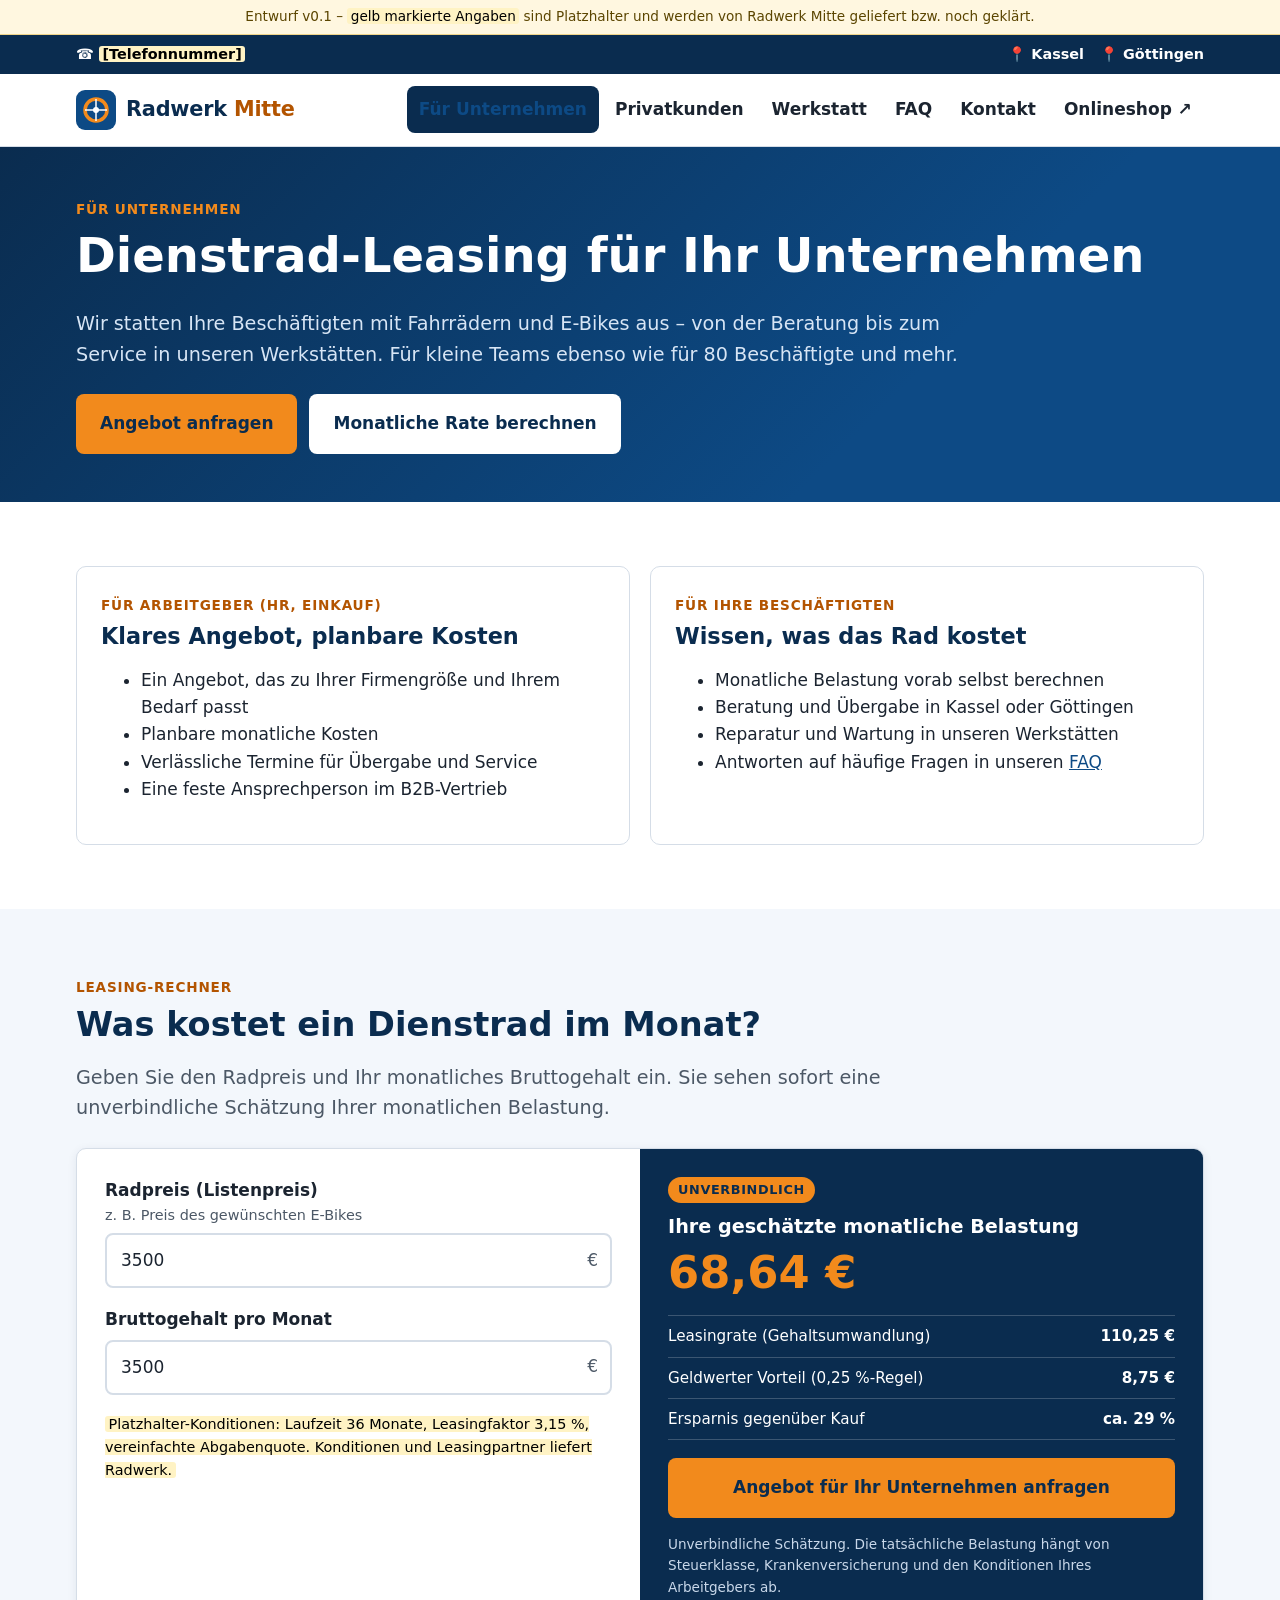
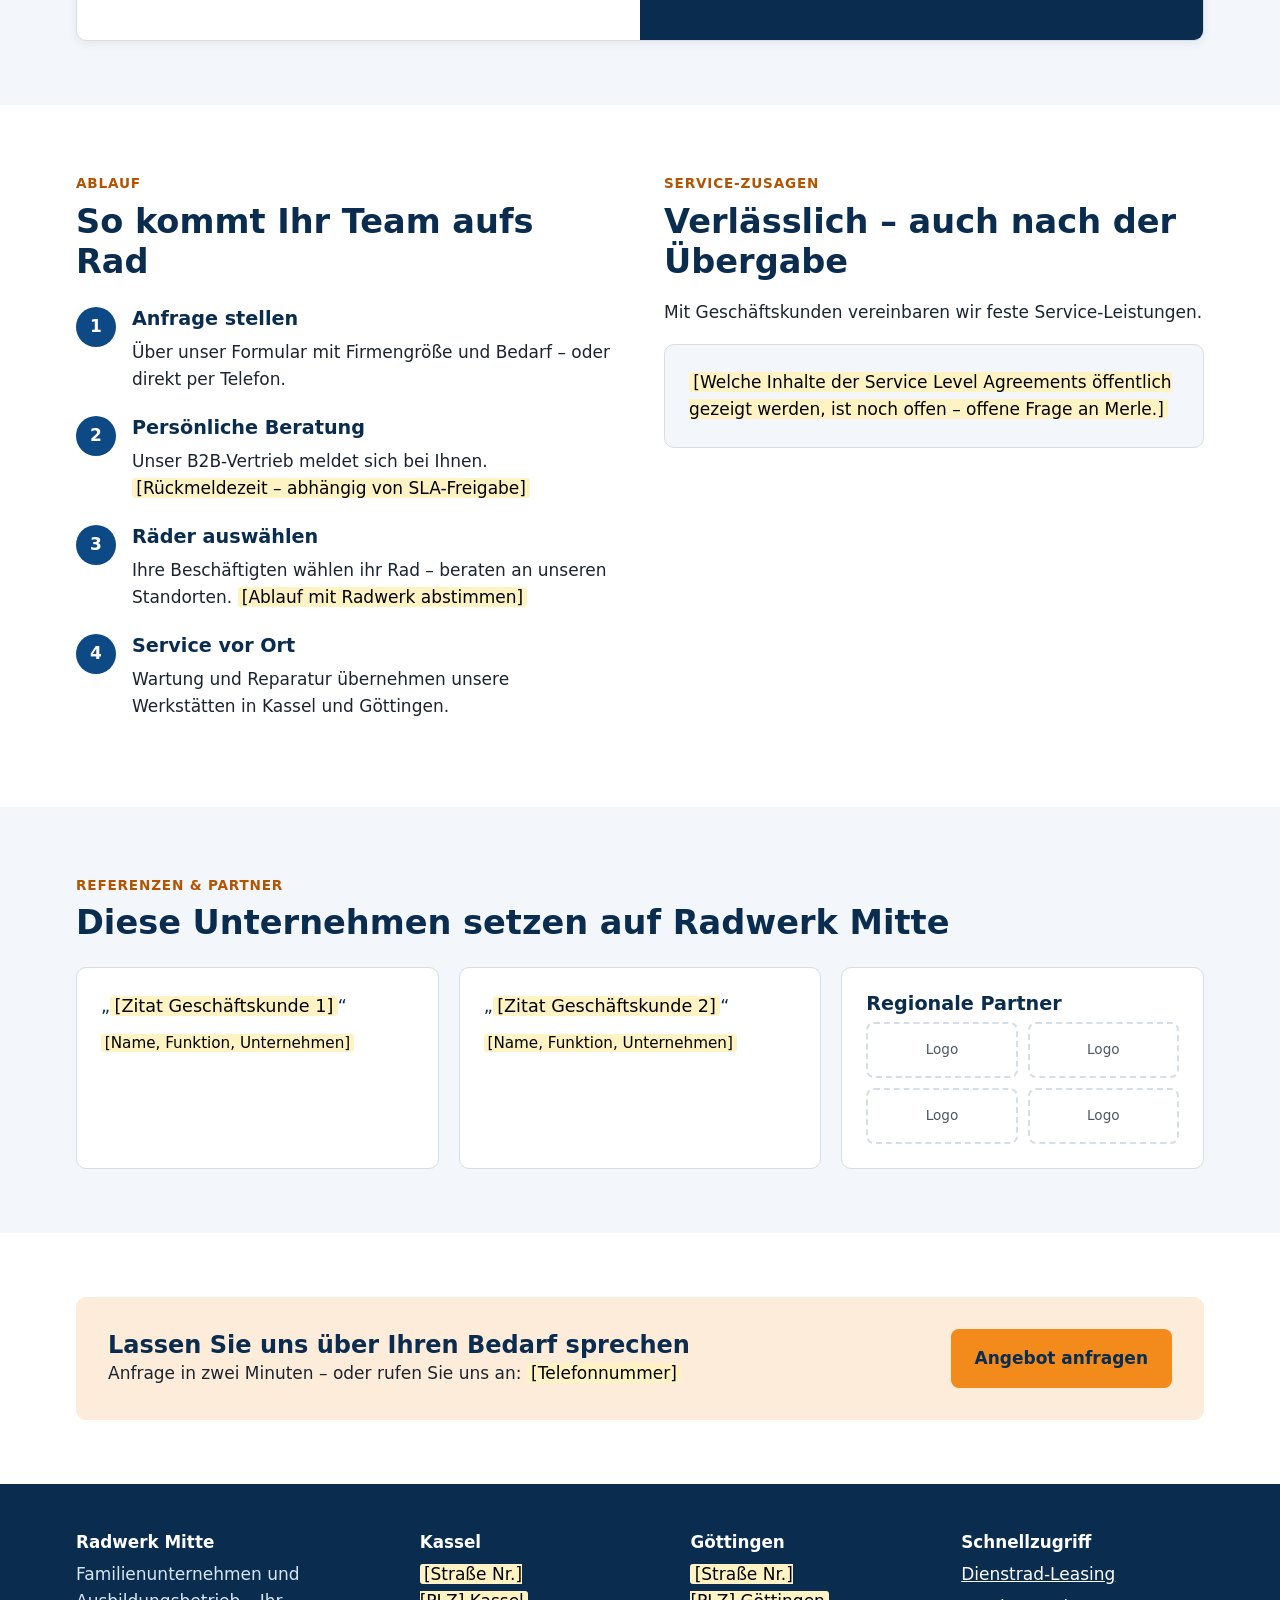
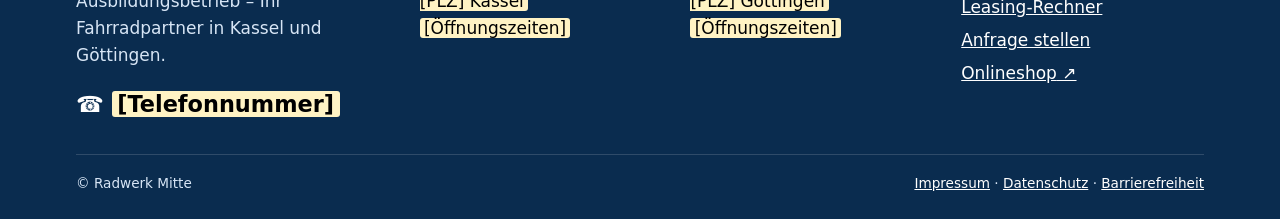
==== prototyp/dienstrad-leasing.html @ 5553b1c3 "Version1 Co-Authored-By: Claude Opus 5.5 <noreply@anthropic.com>" ====
<!doctype html>
<html lang="de">
<head>
<meta charset="utf-8">
<meta name="viewport" content="width=device-width, initial-scale=1, viewport-fit=cover">
<meta name="claude:viewport-fit-sides" content="cover">
<title>Dienstrad-Leasing für Unternehmen – Radwerk Mitte</title>
<meta name="description" content="Dienstrad-Leasing für Unternehmen mit Leasing-Rechner, Referenzen und persönlicher Beratung in Kassel und Göttingen.">
<link rel="stylesheet" href="styles.css">
</head>
<body>
<a class="skip-link" href="#inhalt">Zum Inhalt springen</a>
<div class="draft-banner" role="note">Entwurf v0.1 – <mark class="ph">gelb markierte Angaben</mark> sind Platzhalter und werden von Radwerk Mitte geliefert bzw. noch geklärt.</div>
<div class="topbar">
  <div class="container">
    <a href="tel:+49" aria-label="Radwerk Mitte anrufen">☎ <mark class="ph">[Telefonnummer]</mark></a>
    <div class="topbar__locations">
      <a href="kontakt.html#standorte">📍 Kassel</a>
      <a href="kontakt.html#standorte">📍 Göttingen</a>
    </div>
  </div>
</div>
<header class="site-header">
  <div class="container">
    <a class="logo" href="index.html" aria-label="Radwerk Mitte – Startseite">
      <svg class="logo__mark" viewBox="0 0 40 40" aria-hidden="true">
        <rect width="40" height="40" rx="9" fill="#0d4a85"/>
        <circle cx="20" cy="20" r="11" fill="none" stroke="#f28a1c" stroke-width="3.5"/>
        <circle cx="20" cy="20" r="3" fill="#fff"/>
        <path d="M20 9v22M9 20h22" stroke="#fff" stroke-width="1.5"/>
      </svg>
      <span>Radwerk <span>Mitte</span></span>
    </a>
    <button class="nav-toggle" aria-expanded="false" aria-controls="main-nav">Menü</button>
    <nav id="main-nav" class="main-nav" aria-label="Hauptnavigation">
      <ul>
        <li><a class="nav-b2b" href="dienstrad-leasing.html" aria-current="page">Für Unternehmen</a></li>
        <li><a href="privatkunden.html">Privatkunden</a></li>
        <li><a href="werkstatt.html">Werkstatt</a></li>
        <li><a href="faq.html">FAQ</a></li>
        <li><a href="kontakt.html">Kontakt</a></li>
        <li><a class="ext" href="https://www.example.com/onlineshop" target="_blank" rel="noopener">Onlineshop</a></li>
      </ul>
    </nav>
  </div>
</header>
<main id="inhalt">
  <section class="hero hero--sub">
    <div class="container">
      <div>
        <span class="eyebrow">Für Unternehmen</span>
        <h1>Dienstrad-Leasing für Ihr Unternehmen</h1>
        <p class="lead">Wir statten Ihre Beschäftigten mit Fahrrädern und E-Bikes aus – von der Beratung bis zum Service in unseren Werkstätten. Für kleine Teams ebenso wie für 80 Beschäftigte und mehr.</p>
        <div class="btn-row">
          <a class="btn btn--primary" href="kontakt.html?kategorie=b2b">Angebot anfragen</a>
          <a class="btn btn--light" href="#rechner">Monatliche Rate berechnen</a>
        </div>
      </div>
    </div>
  </section>

  <section class="section">
    <div class="container">
      <div class="grid grid--2">
        <div class="card">
          <span class="eyebrow">Für Arbeitgeber (HR, Einkauf)</span>
          <h2 style="font-size:1.4rem">Klares Angebot, planbare Kosten</h2>
          <ul>
            <li>Ein Angebot, das zu Ihrer Firmengröße und Ihrem Bedarf passt</li>
            <li>Planbare monatliche Kosten</li>
            <li>Verlässliche Termine für Übergabe und Service</li>
            <li>Eine feste Ansprechperson im B2B-Vertrieb</li>
          </ul>
        </div>
        <div class="card">
          <span class="eyebrow">Für Ihre Beschäftigten</span>
          <h2 style="font-size:1.4rem">Wissen, was das Rad kostet</h2>
          <ul>
            <li>Monatliche Belastung vorab selbst berechnen</li>
            <li>Beratung und Übergabe in Kassel oder Göttingen</li>
            <li>Reparatur und Wartung in unseren Werkstätten</li>
            <li>Antworten auf häufige Fragen in unseren <a href="faq.html#beschaeftigte">FAQ</a></li>
          </ul>
        </div>
      </div>
    </div>
  </section>

  <section class="section section--alt" id="rechner" aria-labelledby="rechner-titel">
    <div class="container">
      <span class="eyebrow">Leasing-Rechner</span>
      <h2 id="rechner-titel">Was kostet ein Dienstrad im Monat?</h2>
      <p class="lead">Geben Sie den Radpreis und Ihr monatliches Bruttogehalt ein. Sie sehen sofort eine unverbindliche Schätzung Ihrer monatlichen Belastung.</p>
      <div class="calc" style="margin-top:24px">
        <form class="calc__form" id="leasing-calc" novalidate>
          <div class="field">
            <label for="radpreis">Radpreis (Listenpreis) <span class="help">z. B. Preis des gewünschten E-Bikes</span></label>
            <div class="input-suffix"><input id="radpreis" name="radpreis" type="number" inputmode="decimal" min="0" step="50" value="3500"><span>€</span></div>
          </div>
          <div class="field">
            <label for="brutto">Bruttogehalt pro Monat</label>
            <div class="input-suffix"><input id="brutto" name="brutto" type="number" inputmode="decimal" min="0" step="100" value="3500"><span>€</span></div>
          </div>
          <p class="help" style="font-size:.9rem;color:var(--text-muted)"><mark class="ph">Platzhalter-Konditionen: Laufzeit 36 Monate, Leasingfaktor 3,15 %, vereinfachte Abgabenquote. Konditionen und Leasingpartner liefert Radwerk.</mark></p>
        </form>
        <div class="calc__result">
          <span class="calc__badge">Unverbindlich</span>
          <h3>Ihre geschätzte monatliche Belastung</h3>
          <div class="calc__big" id="res-netto" aria-hidden="true">–</div>
          <p class="sr-only" id="calc-status" role="status" aria-live="polite" style="position:absolute;left:-9999px"></p>
          <ul class="calc__rows">
            <li><span>Leasingrate (Gehaltsumwandlung)</span><strong id="res-rate">–</strong></li>
            <li><span>Geldwerter Vorteil (0,25 %-Regel)</span><strong id="res-vorteil">–</strong></li>
            <li><span>Ersparnis gegenüber Kauf</span><strong id="res-ersparnis">–</strong></li>
          </ul>
          <a class="btn btn--primary" href="kontakt.html?kategorie=b2b">Angebot für Ihr Unternehmen anfragen</a>
          <p class="calc__hint" style="margin-top:16px">Unverbindliche Schätzung. Die tatsächliche Belastung hängt von Steuerklasse, Krankenversicherung und den Konditionen Ihres Arbeitgebers ab.</p>
        </div>
      </div>
    </div>
  </section>

  <section class="section">
    <div class="container">
      <div class="grid grid--2" style="gap:48px">
        <div>
          <span class="eyebrow">Ablauf</span>
          <h2>So kommt Ihr Team aufs Rad</h2>
          <ol class="steps" style="margin-top:24px">
            <li><h3>Anfrage stellen</h3><p>Über unser Formular mit Firmengröße und Bedarf – oder direkt per Telefon.</p></li>
            <li><h3>Persönliche Beratung</h3><p>Unser B2B-Vertrieb meldet sich bei Ihnen. <mark class="ph">[Rückmeldezeit – abhängig von SLA-Freigabe]</mark></p></li>
            <li><h3>Räder auswählen</h3><p>Ihre Beschäftigten wählen ihr Rad – beraten an unseren Standorten. <mark class="ph">[Ablauf mit Radwerk abstimmen]</mark></p></li>
            <li><h3>Service vor Ort</h3><p>Wartung und Reparatur übernehmen unsere Werkstätten in Kassel und Göttingen.</p></li>
          </ol>
        </div>
        <div>
          <span class="eyebrow">Service-Zusagen</span>
          <h2>Verlässlich – auch nach der Übergabe</h2>
          <p>Mit Geschäftskunden vereinbaren wir feste Service-Leistungen.</p>
          <div class="card" style="background:var(--blau-50)">
            <p><mark class="ph">[Welche Inhalte der Service Level Agreements öffentlich gezeigt werden, ist noch offen – offene Frage an Merle.]</mark></p>
          </div>
        </div>
      </div>
    </div>
  </section>

  <section class="section section--alt" id="referenzen">
    <div class="container">
      <span class="eyebrow">Referenzen &amp; Partner</span>
      <h2>Diese Unternehmen setzen auf Radwerk Mitte</h2>
      <div class="grid grid--3" style="margin-top:24px">
        <figure class="card reference" style="margin:0">
          <blockquote>„<mark class="ph">[Zitat Geschäftskunde 1]</mark>“</blockquote>
          <figcaption class="who"><mark class="ph">[Name, Funktion, Unternehmen]</mark></figcaption>
        </figure>
        <figure class="card reference" style="margin:0">
          <blockquote>„<mark class="ph">[Zitat Geschäftskunde 2]</mark>“</blockquote>
          <figcaption class="who"><mark class="ph">[Name, Funktion, Unternehmen]</mark></figcaption>
        </figure>
        <div class="card">
          <h3>Regionale Partner</h3>
          <div class="grid grid--2" style="gap:10px">
            <div class="logo-ph">Logo</div><div class="logo-ph">Logo</div><div class="logo-ph">Logo</div><div class="logo-ph">Logo</div>
          </div>
        </div>
      </div>
    </div>
  </section>

  <section class="section">
    <div class="container">
      <div class="cta-band">
        <div>
          <h2>Lassen Sie uns über Ihren Bedarf sprechen</h2>
          <p style="margin:0">Anfrage in zwei Minuten – oder rufen Sie uns an: <mark class="ph">[Telefonnummer]</mark></p>
        </div>
        <a class="btn btn--primary" href="kontakt.html?kategorie=b2b">Angebot anfragen</a>
      </div>
    </div>
  </section>
</main>
<footer class="site-footer">
  <div class="container">
    <div class="footer-grid">
      <div>
        <h2>Radwerk Mitte</h2>
        <p>Familienunternehmen und Ausbildungsbetrieb – Ihr Fahrradpartner in Kassel und Göttingen.</p>
        <a class="footer-phone" href="tel:+49">☎ <mark class="ph">[Telefonnummer]</mark></a>
      </div>
      <div>
        <h2>Kassel</h2>
        <p><mark class="ph">[Straße Nr.]<br>[PLZ] Kassel</mark><br><mark class="ph">[Öffnungszeiten]</mark></p>
      </div>
      <div>
        <h2>Göttingen</h2>
        <p><mark class="ph">[Straße Nr.]<br>[PLZ] Göttingen</mark><br><mark class="ph">[Öffnungszeiten]</mark></p>
      </div>
      <div>
        <h2>Schnellzugriff</h2>
        <ul>
          <li><a href="dienstrad-leasing.html">Dienstrad-Leasing</a></li>
          <li><a href="dienstrad-leasing.html#rechner">Leasing-Rechner</a></li>
          <li><a href="kontakt.html">Anfrage stellen</a></li>
          <li><a class="ext" href="https://www.example.com/onlineshop" target="_blank" rel="noopener">Onlineshop</a></li>
        </ul>
      </div>
    </div>
    <div class="footer-bottom">
      <span>© Radwerk Mitte</span>
      <span><a href="#">Impressum</a> · <a href="#">Datenschutz</a> · <a href="#">Barrierefreiheit</a></span>
    </div>
  </div>
</footer>
<a class="call-fab" href="tel:+49">☎ Anrufen</a>
<script src="main.js"></script>
</body>
</html>
---- prototyp/styles.css ----
/* Radwerk Mitte – Prototyp v0.1
   Markenfarben Blau + Orange (PRD: „Blau und Orange bleiben“). Exakte Farbwerte sind Platzhalter,
   bis Radwerk die Werte der Firmenfahrzeuge / CI liefert. */

:root {
  color-scheme: light; /* bewusst nur helles Design (Markenauftritt) */
  --blau-900: #0a2c4f;
  --blau-700: #0d4a85;
  --blau-500: #1666b0;
  --blau-100: #e6effa;
  --blau-50:  #f3f7fc;
  --orange-500: #f28a1c;   /* Flächen, Buttons (mit dunkler Schrift) */
  --orange-700: #b35400;   /* Orange als Textfarbe – ausreichender Kontrast auf Weiß */
  --orange-100: #fdecd9;
  --text: #1b2430;
  --text-muted: #4c5866;
  --border: #d5dde7;
  --bg: #ffffff;
  --bg-alt: var(--blau-50);
  --radius: 10px;
  --shadow: 0 2px 10px rgba(10, 44, 79, .08);
  --max: 1160px;
  --font: system-ui, -apple-system, "Segoe UI", Roboto, "Helvetica Neue", Arial, sans-serif;
}

*, *::before, *::after { box-sizing: border-box; }
html { scroll-behavior: smooth; }
body {
  margin: 0;
  font-family: var(--font);
  font-size: 1.0625rem;
  line-height: 1.6;
  color: var(--text);
  background: var(--bg);
}
img, svg { max-width: 100%; display: block; }
a { color: var(--blau-700); }
a:hover { color: var(--blau-900); }
h1, h2, h3 { line-height: 1.2; color: var(--blau-900); margin: 0 0 .5em; }
h1 { font-size: clamp(1.9rem, 4.5vw, 3rem); }
h2 { font-size: clamp(1.5rem, 3vw, 2.1rem); }
h3 { font-size: 1.2rem; }
p { margin: 0 0 1em; }

:focus-visible { outline: 3px solid var(--orange-500); outline-offset: 2px; }

.container { max-width: var(--max); margin: 0 auto; padding-left: max(16px, env(safe-area-inset-left, 0px)); padding-right: max(16px, env(safe-area-inset-right, 0px)); }
.section { padding: 64px 0; }
.section--alt { background: var(--bg-alt); }
.lead { font-size: 1.2rem; color: var(--text-muted); max-width: 46em; }
.eyebrow { display: inline-block; font-size: .85rem; font-weight: 700; letter-spacing: .06em;
  text-transform: uppercase; color: var(--orange-700); margin-bottom: .5em; }

.skip-link { position: absolute; left: -9999px; top: 8px; background: var(--blau-900); color: #fff;
  padding: 8px 14px; border-radius: 6px; z-index: 100; }
.skip-link:focus { left: 8px; }

/* Entwurfs-Hinweis */
.draft-banner { background: #fff7e0; border-bottom: 1px solid #f0d58a; font-size: .85rem;
  text-align: center; padding: 6px 16px; color: #5b4500; }
.ph { background: #fff3c4; border-radius: 3px; padding: 0 .25em; font-style: normal; }

/* Kontaktleiste – Telefon + beide Standorte auf jeder Seite (Akzeptanzkriterium) */
.topbar { background: var(--blau-900); color: #fff; font-size: .9rem; }
.topbar .container { display: flex; flex-wrap: wrap; gap: 4px 24px; align-items: center;
  justify-content: space-between; padding-top: 8px; padding-bottom: 8px; }
.topbar a { color: #fff; font-weight: 600; text-decoration: none; }
.topbar a:hover { text-decoration: underline; color: #fff; }
.topbar__locations { display: flex; gap: 16px; flex-wrap: wrap; }

/* Header + Navigation */
.site-header { background: #fff; border-bottom: 1px solid var(--border); position: sticky; top: env(safe-area-inset-top, 0px); z-index: 50; }
.site-header .container { display: flex; align-items: center; justify-content: space-between;
  min-height: 72px; gap: 16px; }
.logo { display: flex; align-items: center; gap: 10px; text-decoration: none; color: var(--blau-900);
  font-weight: 800; font-size: 1.3rem; letter-spacing: -.01em; }
.logo__mark { width: 40px; height: 40px; }
.logo span span { color: var(--orange-700); }

.nav-toggle { display: none; background: none; border: 2px solid var(--blau-700); color: var(--blau-700);
  border-radius: 8px; padding: 8px 12px; font: inherit; font-weight: 600; cursor: pointer; }
.main-nav ul { list-style: none; display: flex; gap: 4px; margin: 0; padding: 0; align-items: center; }
.main-nav a { display: block; padding: 10px 12px; border-radius: 8px; text-decoration: none;
  color: var(--text); font-weight: 600; }
.main-nav a:hover { background: var(--blau-100); color: var(--blau-900); }
.main-nav a[aria-current="page"] { color: var(--blau-700); box-shadow: inset 0 -3px 0 var(--orange-500); border-radius: 0; }
.main-nav .nav-b2b { background: var(--blau-700); color: #fff; }
.main-nav .nav-b2b:hover { background: var(--blau-900); color: #fff; }
.main-nav .nav-b2b[aria-current="page"] { box-shadow: none; border-radius: 8px; background: var(--blau-900); }
.ext::after { content: " ↗"; }

@media (max-width: 920px) {
  .nav-toggle { display: block; }
  .main-nav { display: none; position: absolute; left: 0; right: 0; top: 100%; background: #fff;
    border-bottom: 1px solid var(--border); box-shadow: var(--shadow); }
  .main-nav.is-open { display: block; }
  .main-nav ul { flex-direction: column; align-items: stretch; padding: 8px 16px 16px; }
  .main-nav a { padding: 14px 12px; }
  .main-nav a[aria-current="page"] { box-shadow: inset 4px 0 0 var(--orange-500); }
}

/* Buttons */
.btn { display: inline-flex; align-items: center; justify-content: center; gap: .4em; padding: 14px 22px;
  border-radius: 8px; font: inherit; font-weight: 700; text-decoration: none; border: 2px solid transparent;
  cursor: pointer; min-height: 48px; }
.btn--primary { background: var(--orange-500); color: var(--blau-900); }
.btn--primary:hover { background: #e07a0c; color: var(--blau-900); }
.btn--secondary { background: transparent; color: var(--blau-700); border-color: var(--blau-700); }
.btn--secondary:hover { background: var(--blau-100); }
.btn--light { background: #fff; color: var(--blau-900); }
.btn-row { display: flex; flex-wrap: wrap; gap: 12px; margin-top: 24px; }

/* Hero */
.hero { background: linear-gradient(135deg, var(--blau-900) 0%, var(--blau-700) 70%); color: #fff; overflow: hidden; }
.hero .container { display: grid; grid-template-columns: 1.2fr 1fr; gap: 40px; align-items: center;
  padding-top: 64px; padding-bottom: 64px; }
.hero h1 { color: #fff; }
.hero .lead { color: #d7e5f5; }
.hero .eyebrow { color: var(--orange-500); }
.hero__art { color: var(--orange-500); }
.hero--sub .container { grid-template-columns: 1fr; padding-top: 48px; padding-bottom: 48px; }
@media (max-width: 820px) {
  .hero .container { grid-template-columns: 1fr; padding-top: 40px; padding-bottom: 40px; }
  .hero__art { max-width: 280px; }
}

/* Zielgruppen-Weiche */
.paths { display: grid; grid-template-columns: repeat(3, 1fr); gap: 20px; margin-top: -40px; position: relative; }
.path { background: #fff; border-radius: var(--radius); box-shadow: var(--shadow); padding: 28px;
  border-top: 5px solid var(--blau-500); display: flex; flex-direction: column; }
.path--b2b { border-top-color: var(--orange-500); }
.path p { color: var(--text-muted); flex: 1; }
.path a.more { font-weight: 700; text-decoration: none; }
.path a.more::after { content: " →"; }
@media (max-width: 820px) { .paths { grid-template-columns: 1fr; margin-top: 24px; } }

/* Karten / Grids */
.grid { display: grid; gap: 20px; }
.grid--2 { grid-template-columns: repeat(2, 1fr); }
.grid--3 { grid-template-columns: repeat(3, 1fr); }
.grid--4 { grid-template-columns: repeat(4, 1fr); }
@media (max-width: 920px) { .grid--4 { grid-template-columns: repeat(2, 1fr); } .grid--3 { grid-template-columns: 1fr 1fr; } }
@media (max-width: 640px) { .grid--2, .grid--3, .grid--4 { grid-template-columns: 1fr; } }
.card { background: #fff; border: 1px solid var(--border); border-radius: var(--radius); padding: 24px; }
.card h3 { margin-bottom: .35em; }
.card p:last-child { margin-bottom: 0; }
.icon { width: 44px; height: 44px; border-radius: 10px; background: var(--orange-100); color: var(--orange-700);
  display: grid; place-items: center; margin-bottom: 14px; font-weight: 800; }

.steps { counter-reset: step; list-style: none; padding: 0; margin: 0; }
.steps li { counter-increment: step; position: relative; padding-left: 56px; margin-bottom: 22px; }
.steps li::before { content: counter(step); position: absolute; left: 0; top: 0; width: 40px; height: 40px;
  border-radius: 50%; background: var(--blau-700); color: #fff; display: grid; place-items: center; font-weight: 800; }

.reference { display: flex; flex-direction: column; gap: 10px; }
.reference blockquote { margin: 0; font-size: 1.1rem; color: var(--blau-900); }
.reference .who { color: var(--text-muted); font-size: .95rem; }
.logo-ph { height: 56px; border: 2px dashed var(--border); border-radius: 8px; display: grid; place-items: center;
  color: var(--text-muted); font-size: .85rem; }

/* CTA-Band */
.cta-band { background: var(--orange-100); border-radius: var(--radius); padding: 32px; display: flex;
  flex-wrap: wrap; gap: 20px; align-items: center; justify-content: space-between; }
.cta-band h2 { margin: 0; font-size: 1.5rem; }

/* Leasing-Rechner */
.calc { background: #fff; border-radius: var(--radius); box-shadow: var(--shadow); display: grid;
  grid-template-columns: 1fr 1fr; overflow: hidden; border: 1px solid var(--border); }
.calc__form { padding: 28px; }
.calc__result { padding: 28px; background: var(--blau-900); color: #fff; display: flex; flex-direction: column; }
.calc__result h3 { color: #fff; }
.calc__big { font-size: clamp(2rem, 5vw, 2.8rem); font-weight: 800; color: var(--orange-500); line-height: 1.1; }
.calc__rows { margin: 18px 0; padding: 0; list-style: none; border-top: 1px solid rgba(255,255,255,.2); }
.calc__rows li { display: flex; justify-content: space-between; gap: 12px; padding: 8px 0;
  border-bottom: 1px solid rgba(255,255,255,.2); font-size: .95rem; }
.calc__hint { font-size: .85rem; color: #c9d8ea; margin-top: auto; }
.calc__badge { display: inline-block; background: var(--orange-500); color: var(--blau-900); font-weight: 800;
  font-size: .8rem; padding: 3px 10px; border-radius: 999px; text-transform: uppercase; letter-spacing: .05em;
  margin-bottom: 12px; align-self: flex-start; }
@media (max-width: 820px) { .calc { grid-template-columns: 1fr; } }

/* Formulare */
.field { margin-bottom: 18px; }
.field label, .field legend { display: block; font-weight: 700; margin-bottom: 6px; }
.field .help { display: block; font-size: .9rem; color: var(--text-muted); font-weight: 400; }
.field input, .field select, .field textarea { width: 100%; font: inherit; padding: 12px 14px;
  border: 2px solid var(--border); border-radius: 8px; background: #fff; color: var(--text); min-height: 48px; }
.field input:focus, .field select:focus, .field textarea:focus { border-color: var(--blau-500); outline: none;
  box-shadow: 0 0 0 3px var(--blau-100); }
.field textarea { min-height: 140px; resize: vertical; }
.req { color: var(--orange-700); }
.input-suffix { position: relative; }
.input-suffix span { position: absolute; right: 14px; top: 50%; transform: translateY(-50%); color: var(--text-muted); pointer-events: none; }
.input-suffix input { padding-right: 40px; }
fieldset { border: 0; padding: 0; margin: 0; }
.category-grid { display: grid; grid-template-columns: repeat(2, 1fr); gap: 10px; }
.category-grid label { display: flex; gap: 10px; align-items: flex-start; padding: 14px; border: 2px solid var(--border);
  border-radius: 8px; cursor: pointer; font-weight: 600; margin: 0; }
.category-grid label small { display: block; font-weight: 400; color: var(--text-muted); }
.category-grid input { width: 20px; height: 20px; min-height: 0; margin-top: 3px; accent-color: var(--blau-700); }
.category-grid label:has(input:checked) { border-color: var(--blau-700); background: var(--blau-50); }
@media (max-width: 640px) { .category-grid { grid-template-columns: 1fr; } }
.b2b-fields { border-left: 4px solid var(--orange-500); padding-left: 16px; margin-bottom: 18px; }
.b2b-fields[hidden] { display: none; }
.form-success { background: #e7f6ec; border: 1px solid #9fd3ad; border-radius: var(--radius); padding: 20px; }
.check { display: flex; gap: 10px; align-items: flex-start; font-weight: 400 !important; }
.check input { width: 20px; height: 20px; min-height: 0; margin-top: 4px; }

/* FAQ */
.faq-group { margin-bottom: 36px; }
.faq details { border: 1px solid var(--border); border-radius: 8px; margin-bottom: 10px; background: #fff; }
.faq summary { cursor: pointer; padding: 16px 48px 16px 18px; font-weight: 700; list-style: none; position: relative; }
.faq summary::-webkit-details-marker { display: none; }
.faq summary::after { content: "+"; position: absolute; right: 18px; top: 12px; font-size: 1.4rem; color: var(--orange-700); }
.faq details[open] summary::after { content: "–"; }
.faq details > div { padding: 0 18px 16px; color: var(--text-muted); }

.tabs-inline { display: flex; flex-wrap: wrap; gap: 8px; margin-bottom: 28px; }
.tabs-inline a { padding: 8px 14px; border-radius: 999px; background: var(--blau-100); text-decoration: none; font-weight: 600; }

/* Standorte */
.location h3 { display: flex; align-items: center; gap: 8px; }
.location dl { margin: 0; display: grid; grid-template-columns: auto 1fr; gap: 4px 14px; }
.location dt { font-weight: 700; color: var(--text-muted); }
.location dd { margin: 0; }

/* Footer */
.site-footer { background: var(--blau-900); color: #d7e5f5; padding: 48px 0 24px; margin-top: 0; }
.site-footer a { color: #fff; }
.site-footer h2 { color: #fff; font-size: 1.05rem; }
.footer-grid { display: grid; grid-template-columns: 1.3fr 1fr 1fr 1fr; gap: 28px; }
.footer-grid ul { list-style: none; margin: 0; padding: 0; }
.footer-grid li { margin-bottom: 6px; }
.footer-bottom { border-top: 1px solid rgba(255,255,255,.15); margin-top: 32px; padding-top: 18px; font-size: .85rem;
  display: flex; flex-wrap: wrap; gap: 8px 20px; justify-content: space-between; }
.footer-phone { font-size: 1.4rem; font-weight: 800; text-decoration: none; }
@media (max-width: 820px) { .footer-grid { grid-template-columns: 1fr 1fr; } }
@media (max-width: 520px) { .footer-grid { grid-template-columns: 1fr; } }

/* Mobile: fester Anruf-Button – direkte Erreichbarkeit */
.call-fab { display: none; }
@media (max-width: 640px) {
  .call-fab { display: flex; position: fixed; right: calc(16px + env(safe-area-inset-right, 0px)); bottom: calc(16px + env(safe-area-inset-bottom, 0px)); z-index: 60; background: var(--orange-500);
    color: var(--blau-900); font-weight: 800; text-decoration: none; padding: 14px 18px; border-radius: 999px;
    box-shadow: 0 4px 14px rgba(0,0,0,.25); }
  .section { padding: 44px 0; }
}

@media (prefers-reduced-motion: reduce) { html { scroll-behavior: auto; } }

.grid--form { grid-template-columns: 1.5fr 1fr; gap: 48px; }
@media (max-width: 820px) { .grid--form { grid-template-columns: 1fr; } }
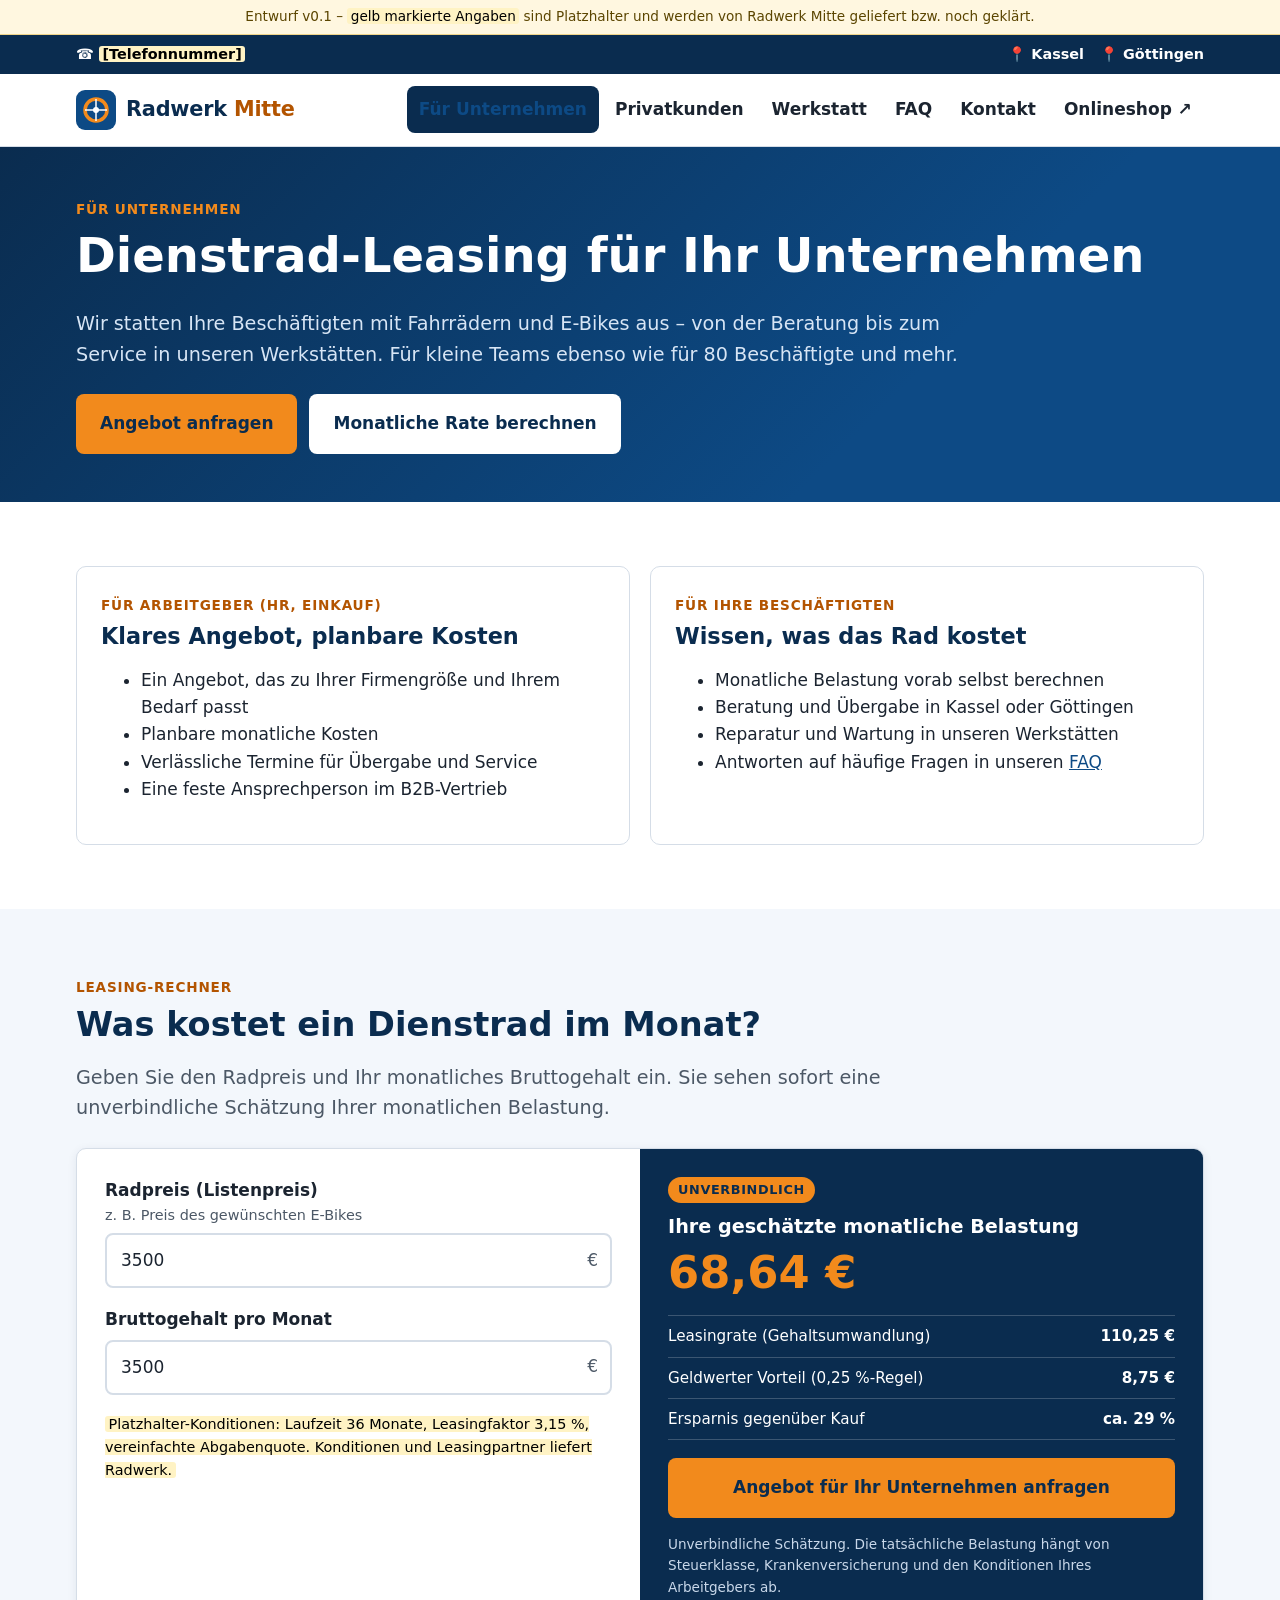
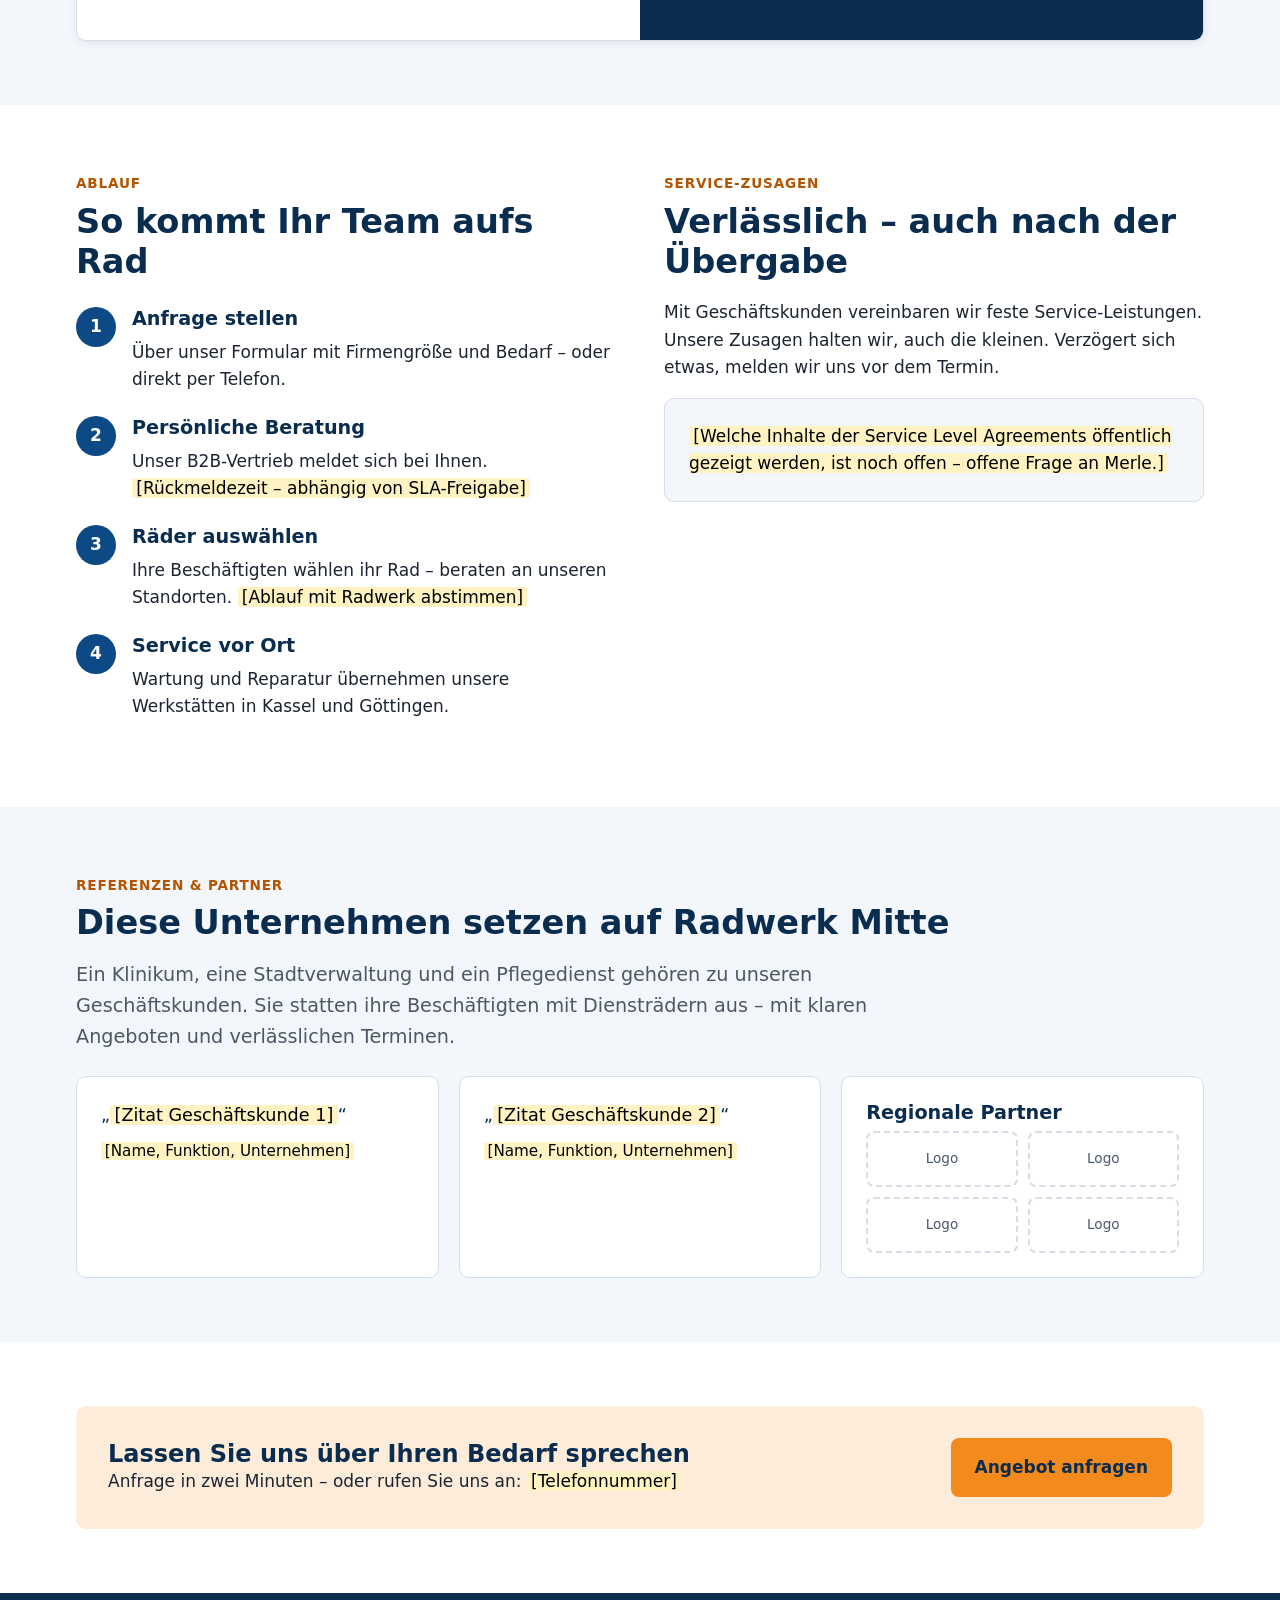
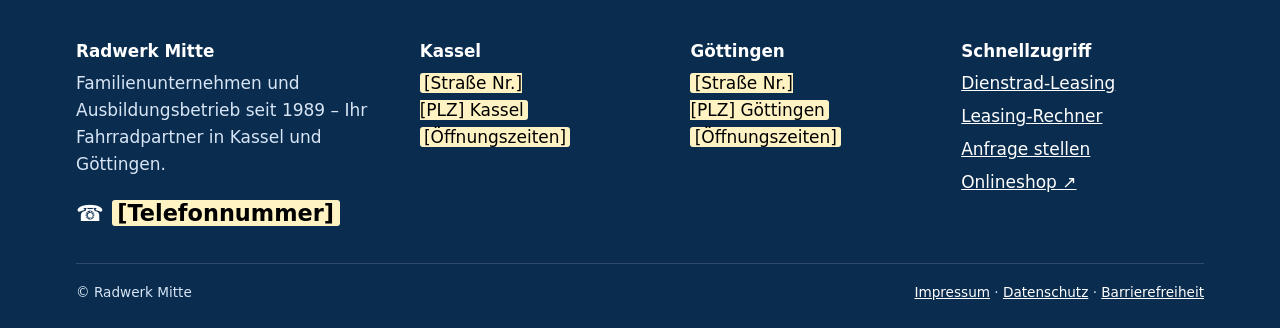
==== commit db55bffd: "Firmensteckbrief als Quelle übernehmen und in Prototyp einarbeiten - docs/Firmensteckbrief.pdf ergän" ====
--- a/prototyp/dienstrad-leasing.html
+++ b/prototyp/dienstrad-leasing.html
@@ -136,7 +136,7 @@
         <div>
           <span class="eyebrow">Service-Zusagen</span>
           <h2>Verlässlich – auch nach der Übergabe</h2>
-          <p>Mit Geschäftskunden vereinbaren wir feste Service-Leistungen.</p>
+          <p>Mit Geschäftskunden vereinbaren wir feste Service-Leistungen. Unsere Zusagen halten wir, auch die kleinen. Verzögert sich etwas, melden wir uns vor dem Termin.</p>
           <div class="card" style="background:var(--blau-50)">
             <p><mark class="ph">[Welche Inhalte der Service Level Agreements öffentlich gezeigt werden, ist noch offen – offene Frage an Merle.]</mark></p>
           </div>
@@ -149,6 +149,7 @@
     <div class="container">
       <span class="eyebrow">Referenzen &amp; Partner</span>
       <h2>Diese Unternehmen setzen auf Radwerk Mitte</h2>
+      <p class="lead">Ein Klinikum, eine Stadtverwaltung und ein Pflegedienst gehören zu unseren Geschäftskunden. Sie statten ihre Beschäftigten mit Diensträdern aus – mit klaren Angeboten und verlässlichen Terminen.</p>
       <div class="grid grid--3" style="margin-top:24px">
         <figure class="card reference" style="margin:0">
           <blockquote>„<mark class="ph">[Zitat Geschäftskunde 1]</mark>“</blockquote>
@@ -185,7 +186,7 @@
     <div class="footer-grid">
       <div>
         <h2>Radwerk Mitte</h2>
-        <p>Familienunternehmen und Ausbildungsbetrieb – Ihr Fahrradpartner in Kassel und Göttingen.</p>
+        <p>Familienunternehmen und Ausbildungsbetrieb seit 1989 – Ihr Fahrradpartner in Kassel und Göttingen.</p>
         <a class="footer-phone" href="tel:+49">☎ <mark class="ph">[Telefonnummer]</mark></a>
       </div>
       <div>
